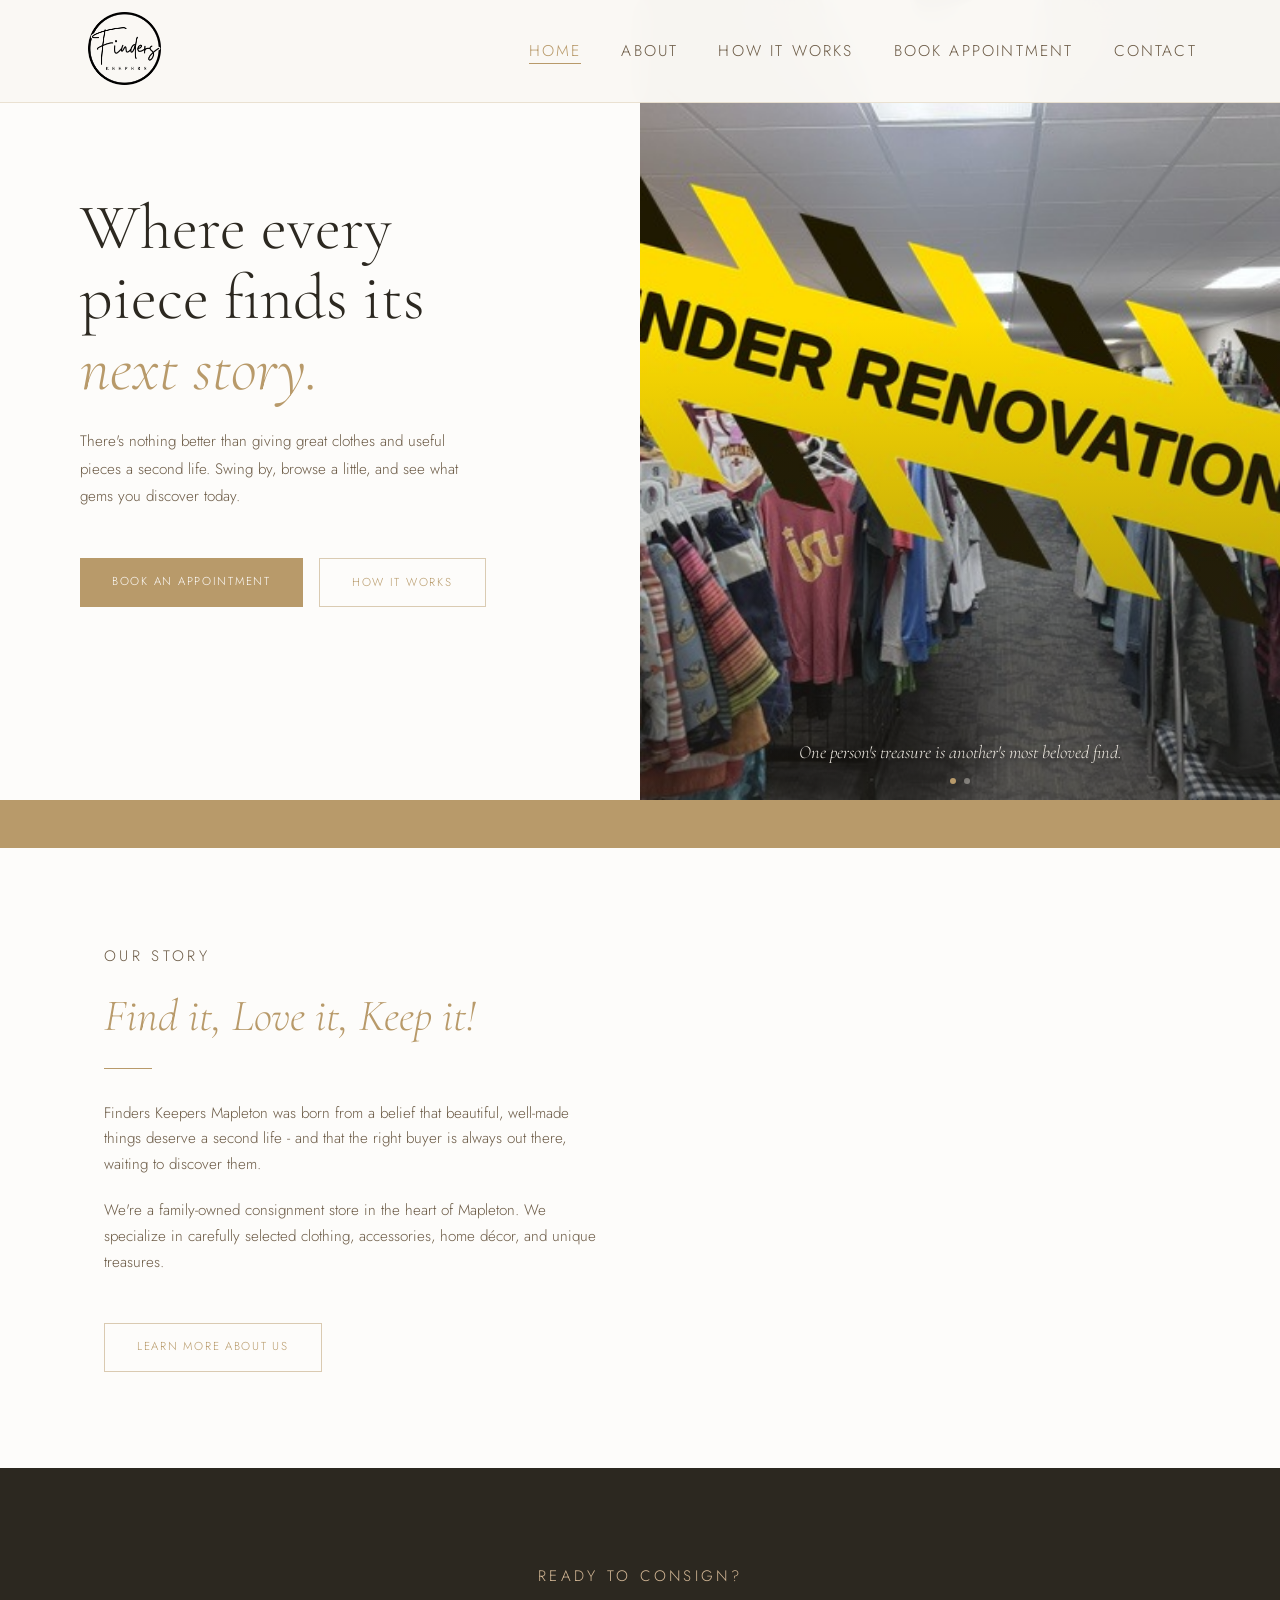
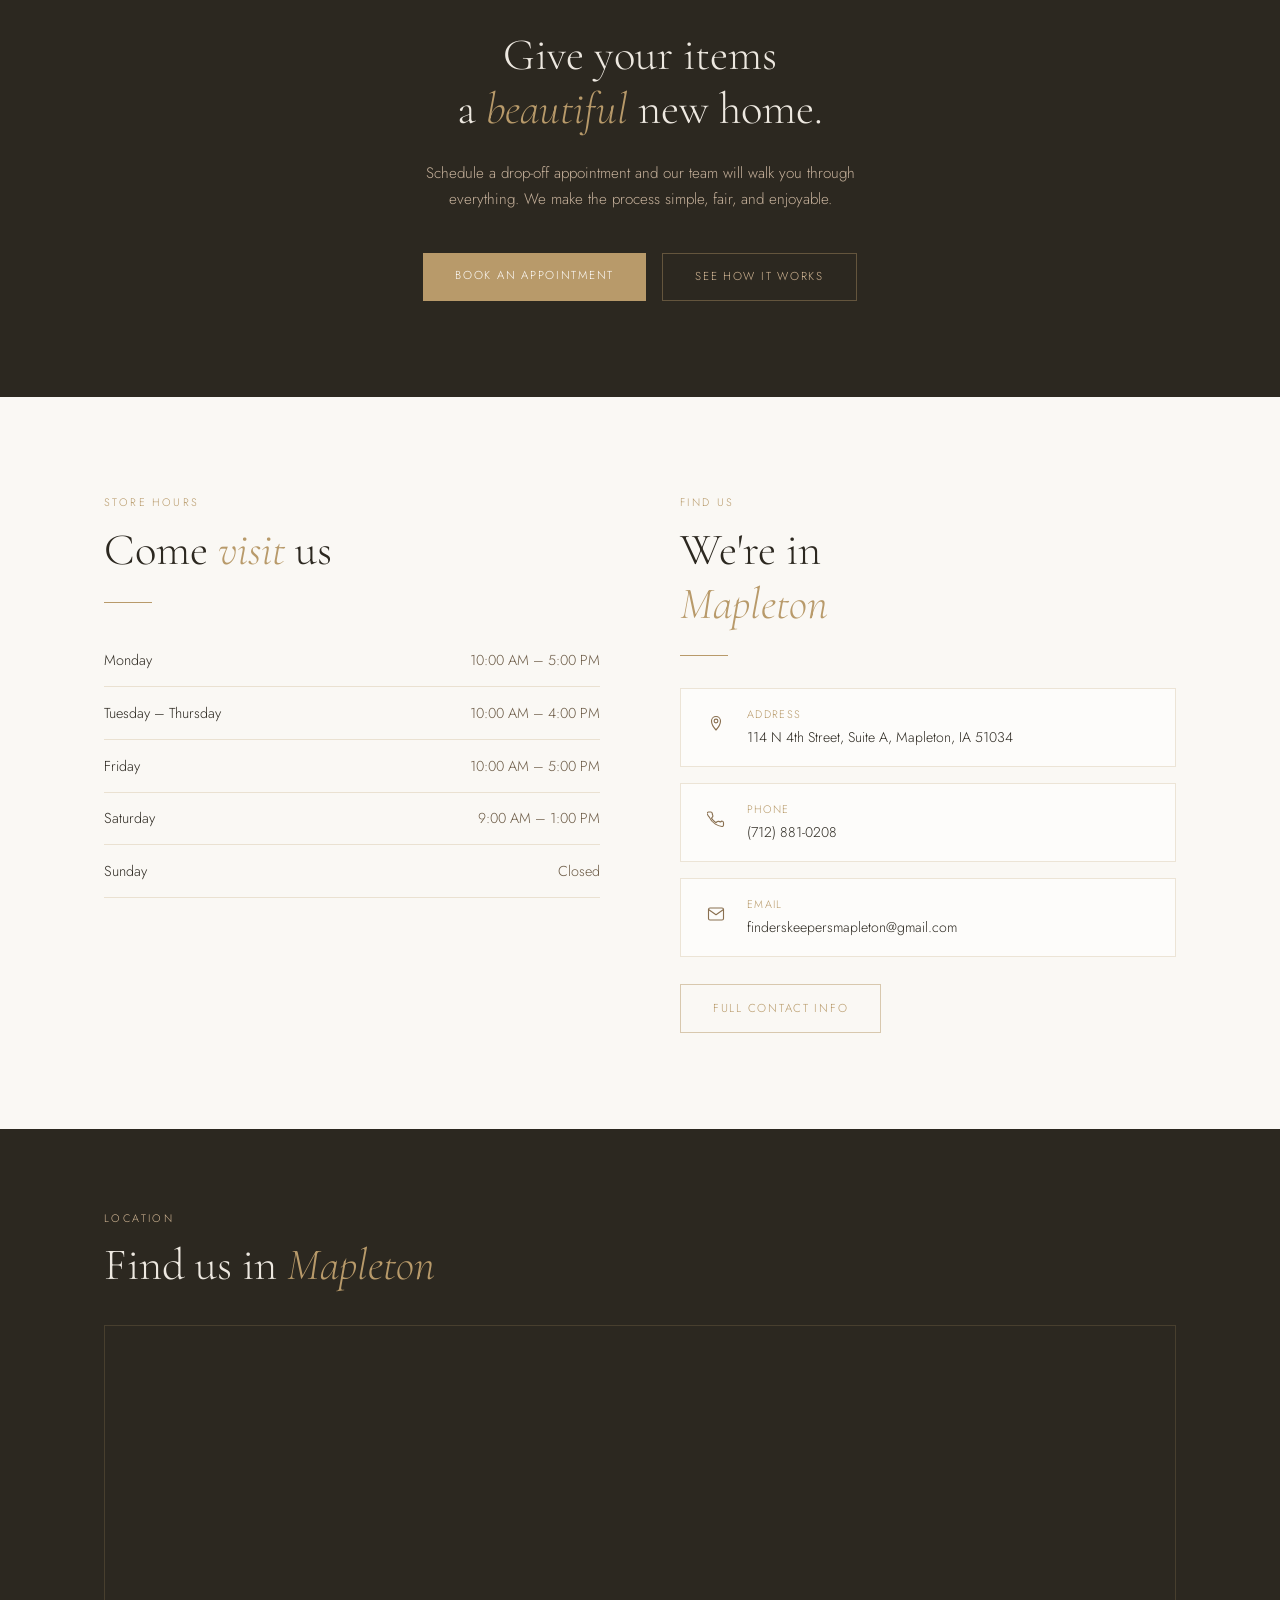
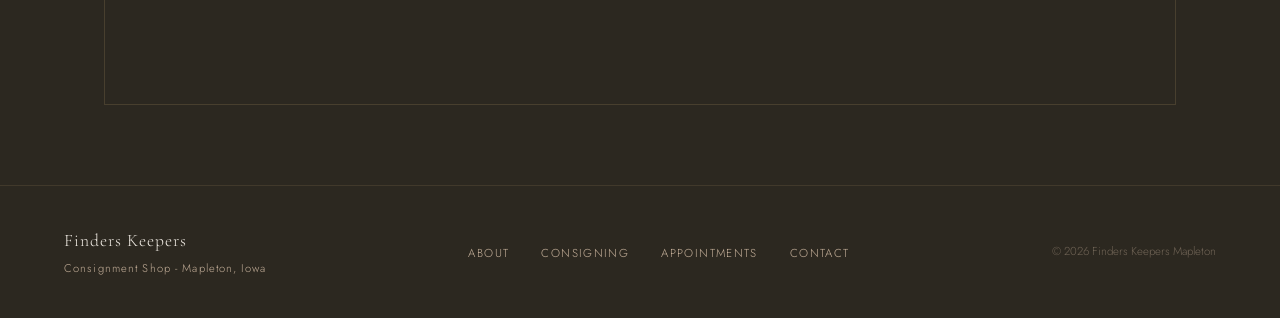
==== index.html @ 3ed6094b "v1" ====
<!DOCTYPE html>
<html lang="en">
<head>
<meta charset="UTF-8" />
<meta name="viewport" content="width=device-width, initial-scale=1.0" />
<title>Finders Keepers Mapleton - Consignment Shop</title>
<meta name="description" content="Finders Keepers is a family-owned consignment shop in Mapleton, Iowa - curated clothing, accessories, home décor, and unique finds." />
<link rel="stylesheet" href="css/style.css" />
<style>
  /* ── HERO ── */
  .hero {
    display: grid;
    grid-template-columns: 1fr 1fr;
    min-height: calc(100vh - 100px);
  }

  .hero-left {
    display: flex;
    flex-direction: column;
    justify-content: center;
    padding: 5rem 4rem 5rem 5rem;
    background: var(--warm-white);
  }

  .hero-eyebrow {
    font-size: 0.68rem;
    letter-spacing: 0.22em;
    text-transform: uppercase;
    color: var(--gold);
    margin-bottom: 1.5rem;
  }

  .hero-title {
    font-family: 'Cormorant Garamond', serif;
    font-size: clamp(3rem, 5vw, 5rem);
    font-weight: 300;
    line-height: 1.1;
    color: var(--charcoal);
    margin-bottom: 1.5rem;
  }

  .hero-title em { font-style: italic; color: var(--gold); }

  .hero-subtitle {
    font-size: 0.95rem;
    color: var(--brown-mid);
    max-width: 380px;
    margin-bottom: 3rem;
    line-height: 1.8;
  }

  .hero-cta { display: flex; gap: 1rem; flex-wrap: wrap; }

  .hero-right {
    position: relative;
    overflow: hidden;
    background: var(--charcoal);
  }

  /* ── SLIDESHOW ── */
  .hero-slideshow {
    position: absolute;
    inset: 0;
  }

  @keyframes kenBurns {
    from { transform: scale(1.06); }
    to   { transform: scale(1); }
  }

  .hero-slide {
    position: absolute;
    inset: 0;
    background-size: cover;
    background-position: center;
    opacity: 0;
    transition: opacity 1s ease-in-out;
  }

  .hero-slide.active {
    opacity: 1;
    animation: kenBurns 7s ease-out forwards;
  }

  .hero-slide-overlay {
    position: absolute;
    inset: 0;
    background: linear-gradient(to top, rgba(44,40,32,0.5) 0%, transparent 60%);
  }

  .hero-slide-caption {
    position: absolute;
    bottom: 2rem;
    left: 0;
    right: 0;
    text-align: center;
    font-family: 'Cormorant Garamond', serif;
    font-size: 1.15rem;
    font-style: italic;
    font-weight: 300;
    color: #EDE8E0;
    text-shadow: 0 1px 6px rgba(44,40,32,0.55), 0 2px 16px rgba(44,40,32,0.35);
    padding: 0 2rem;
    transition: color 0.4s ease, text-shadow 0.4s ease;
  }

  .hero-slide-caption.caption-dark {
    color: var(--gold);
    text-shadow: none;
  }

  .hero-slide-dots {
    position: absolute;
    bottom: 1rem;
    left: 0;
    right: 0;
    display: flex;
    justify-content: center;
    gap: 0.5rem;
  }

  .slide-dot {
    width: 6px;
    height: 6px;
    border-radius: 50%;
    background: rgba(237,232,224,0.4);
    border: none;
    padding: 0;
    cursor: pointer;
    transition: background 0.3s;
  }

  .slide-dot.active { background: var(--gold); }

  /* ── FEATURE STRIP ── */
  .feature-strip {
    background: var(--gold);
    padding: 1.5rem 4rem;
    display: flex;
    justify-content: center;
    gap: 4rem;
    flex-wrap: wrap;
  }

  .feature-item {
    display: flex;
    align-items: center;
    gap: 0.6rem;
    color: var(--warm-white);
    font-size: 0.75rem;
    letter-spacing: 0.12em;
    text-transform: uppercase;
  }

  .feature-item::before {
    content: '✦';
    font-size: 0.6rem;
    opacity: 0.7;
  }

  /* ── ABOUT PREVIEW ── */
  .home-about {
    background: var(--warm-white);
  }

  .home-about .section-inner {
    display: grid;
    grid-template-columns: 1fr 1fr;
    gap: 5rem;
    align-items: center;
  }

  .home-about p {
    font-size: 0.95rem;
    color: var(--brown-mid);
    margin-bottom: 1.25rem;
  }

  .pillars {
    display: grid;
    grid-template-columns: 1fr 1fr;
    gap: 1.25rem;
  }

  .pillar {
    padding: 1.5rem;
    border: 1px solid var(--border);
    background: var(--cream);
    transition: transform 0.25s ease, box-shadow 0.25s ease, border-color 0.25s ease;
  }

  .pillar:hover {
    transform: translateY(-2px);
    box-shadow: 0 8px 24px rgba(44, 40, 32, 0.07);
    border-color: var(--border-strong);
  }

  .pillar h4 {
    font-family: 'Cormorant Garamond', serif;
    font-size: 1.1rem;
    font-weight: 400;
    color: var(--charcoal);
    margin-bottom: 0.35rem;
  }

  .pillar p {
    font-size: 0.8rem;
    color: var(--brown-mid);
    line-height: 1.6;
    margin: 0;
  }

  .pillar-icon {
    font-size: 1.25rem;
    color: var(--gold);
    margin-bottom: 0.6rem;
  }

  /* ── CTA BANNER ── */
  .cta-banner {
    background: var(--charcoal);
    text-align: center;
    padding: 6rem 4rem;
  }

  .cta-banner .section-title { color: #EDE8E0; }

  .cta-banner p {
    font-size: 0.95rem;
    color: var(--brown-light);
    max-width: 500px;
    margin: 0 auto 2.5rem;
  }

  .cta-banner .btn-group {
    display: flex;
    gap: 1rem;
    justify-content: center;
    flex-wrap: wrap;
  }

  /* ── HOURS PREVIEW ── */
  .hours-preview {
    background: var(--cream);
  }

  .hours-preview .section-inner {
    display: grid;
    grid-template-columns: 1fr 1fr;
    gap: 5rem;
    align-items: start;
  }

  .hours-table {
    width: 100%;
    border-collapse: collapse;
    margin-top: 1rem;
  }

  .hours-table tr { border-bottom: 1px solid var(--border); }

  .hours-table td {
    padding: 0.85rem 0;
    font-size: 0.9rem;
    color: var(--charcoal);
  }

  .hours-table td:last-child {
    text-align: right;
    color: var(--brown-mid);
  }

  .contact-quick {
    display: flex;
    flex-direction: column;
    gap: 1rem;
    margin-top: 1rem;
  }

  .contact-row {
    display: flex;
    align-items: center;
    gap: 1rem;
    padding: 1rem 1.25rem;
    border: 1px solid var(--border);
    background: var(--warm-white);
  }

  .contact-row-icon {
    font-size: 1rem;
    width: 30px;
    text-align: center;
    flex-shrink: 0;
  }

  .contact-row-label {
    font-size: 0.68rem;
    letter-spacing: 0.12em;
    text-transform: uppercase;
    color: var(--gold);
    margin-bottom: 0.15rem;
  }

  .contact-row-value {
    font-size: 0.88rem;
    color: var(--charcoal);
  }

  .contact-row-value a {
    color: var(--charcoal);
    text-decoration: none;
  }

  /* ── MAP ── */
  .map-section { background: var(--charcoal); }
  .map-inner { max-width: 1200px; margin: 0 auto; padding: 5rem 4rem; }
  .map-embed {
    width: 100%;
    height: 380px;
    border: 1px solid rgba(184,154,106,0.2);
    margin-top: 2rem;
    position: relative;
    overflow: hidden;
  }

  @media (max-width: 900px) {
    .hero { grid-template-columns: 1fr; }
    .hero-right { min-height: 260px; }
    .hero-left { padding: 3rem 1.5rem; }
    .home-about .section-inner,
    .hours-preview .section-inner { grid-template-columns: 1fr; gap: 2.5rem; }
    .feature-strip { gap: 1.5rem; padding: 1.25rem 1.5rem; }
    .map-inner { padding: 3rem 1.5rem; }
  }

  @media (max-width: 600px) {
    .pillars { grid-template-columns: 1fr; }
    .hero-title { font-size: 2.5rem; }
  }
</style>
</head>
<body>

<nav>
  <a href="index.html" class="nav-logo"><img src="images/logo.png" alt="Finders Keepers Mapleton" /></a>
  <button class="hamburger" aria-label="Menu">
    <span></span><span></span><span></span>
  </button>
  <ul class="nav-links">
    <li><a href="index.html">Home</a></li>
    <li><a href="about.html">About</a></li>
    <li><a href="consigning.html">How It Works</a></li>
    <li><a href="appointment.html">Book Appointment</a></li>
    <li><a href="contact.html">Contact</a></li>
  </ul>
</nav>

<div class="page-wrap" style="padding-top:0;">

  <!-- HERO -->
  <div class="hero">
    <div class="hero-left">
      <h1 class="hero-title">
        Where every<br>piece finds its<br><em>next story.</em>
      </h1>
      <p class="hero-subtitle">
        There's nothing better than giving great clothes and useful pieces a second life. Swing by, browse a little, and see what gems you discover today.
      </p>
      <div class="hero-cta">
        <a href="appointment.html" class="btn-primary">Book an Appointment</a>
        <a href="consigning.html" class="btn-secondary">How It Works</a>
      </div>
    </div>
    <div class="hero-right">
      <div class="hero-slideshow">
        <div class="hero-slide active" style="background-image:url('images/FindersKeepers_UnderRenovation.jpg')">
          <div class="hero-slide-overlay"></div>
        </div>
        <div class="hero-slide hero-slide-logo" style="background-image:url('images/logo-hires.png'); background-size:contain; background-repeat:no-repeat; background-color:var(--cream);">
        </div>
        <p class="hero-slide-caption">One person's treasure is another's most beloved find.</p>
        <div class="hero-slide-dots">
          <button class="slide-dot active" onclick="goToSlide(0)"></button>
          <button class="slide-dot" onclick="goToSlide(1)"></button>
        </div>
      </div>
    </div>
  </div>

  <!-- FEATURE STRIP -->
  <div class="feature-strip">
  </div>

  <!-- ABOUT PREVIEW -->
  <section class="home-about">
    <div class="section-inner">
      <div>
        <p class="section-label">Our Story</p>
        <h2 class="section-title"><em>Find it, Love it, Keep it!</em></h2>
        <div class="divider"></div>
        <p>Finders Keepers Mapleton was born from a belief that beautiful, well-made things deserve a second life - and that the right buyer is always out there, waiting to discover them.</p>
        <p>We're a family-owned consignment store in the heart of Mapleton. We specialize in carefully selected clothing, accessories, home décor, and unique treasures.</p>
        <br />
        <a href="about.html" class="btn-secondary">Learn More About Us</a>
      </div>
    </div>
  </section>

  <!-- CTA BANNER -->
  <section class="cta-banner">
    <p class="section-label" style="color:var(--gold-light);">Ready to Consign?</p>
    <h2 class="section-title">Give your items<br>a <em>beautiful</em> new home.</h2>
    <p>Schedule a drop-off appointment and our team will walk you through everything. We make the process simple, fair, and enjoyable.</p>
    <div class="btn-group">
      <a href="appointment.html" class="btn-primary">Book an Appointment</a>
      <a href="consigning.html" class="btn-secondary" style="color:var(--gold-light); border-color:rgba(184,154,106,0.4);">See How It Works</a>
    </div>
  </section>

  <!-- HOURS + CONTACT PREVIEW -->
  <section class="hours-preview">
    <div class="section-inner">
      <div>
        <p class="section-label">Store Hours</p>
        <h2 class="section-title">Come <em>visit</em> us</h2>
        <div class="divider"></div>
        <table class="hours-table">
          <tr><td>Monday</td><td>10:00 AM – 5:00 PM</td></tr>
          <tr><td>Tuesday – Thursday</td><td>10:00 AM – 4:00 PM</td></tr>
          <tr><td>Friday</td><td>10:00 AM – 5:00 PM</td></tr>
          <tr><td>Saturday</td><td>9:00 AM – 1:00 PM</td></tr>
          <tr><td>Sunday</td><td>Closed</td></tr>
        </table>
      </div>
      <div>
        <p class="section-label">Find Us</p>
        <h2 class="section-title">We're in<br><em>Mapleton</em></h2>
        <div class="divider"></div>
        <div class="contact-quick">
          <div class="contact-row">
            <div class="contact-row-icon">
              <svg width="18" height="18" viewBox="0 0 24 24" fill="none" stroke="currentColor" stroke-width="1.5" stroke-linecap="round" stroke-linejoin="round" style="color:var(--gold-dark)"><path d="M12 2C8.686 2 6 4.686 6 8c0 5.5 6 12 6 12s6-6.5 6-12c0-3.314-2.686-6-6-6z"/><circle cx="12" cy="8" r="2.5"/></svg>
            </div>
            <div>
              <div class="contact-row-label">Address</div>
              <div class="contact-row-value">114 N 4th Street, Suite A, Mapleton, IA 51034</div>
            </div>
          </div>
          <div class="contact-row">
            <div class="contact-row-icon">
              <svg width="18" height="18" viewBox="0 0 24 24" fill="none" stroke="currentColor" stroke-width="1.5" stroke-linecap="round" stroke-linejoin="round" style="color:var(--gold-dark)"><path d="M22 16.92v3a2 2 0 01-2.18 2 19.79 19.79 0 01-8.63-3.07A19.5 19.5 0 013.07 9.5 19.79 19.79 0 01.06 4.84 2 2 0 012 2.7h3a2 2 0 012 1.72 12.84 12.84 0 00.7 2.81 2 2 0 01-.45 2.11L6.09 10.91a16 16 0 006 6l1.27-1.27a2 2 0 012.11-.45 12.84 12.84 0 002.81.7A2 2 0 0122 17z"/></svg>
            </div>
            <div>
              <div class="contact-row-label">Phone</div>
              <div class="contact-row-value"><a href="tel:+17128810208">(712) 881-0208</a></div>
            </div>
          </div>
          <div class="contact-row">
            <div class="contact-row-icon">
              <svg width="18" height="18" viewBox="0 0 24 24" fill="none" stroke="currentColor" stroke-width="1.5" stroke-linecap="round" stroke-linejoin="round" style="color:var(--gold-dark)"><path d="M4 4h16c1.1 0 2 .9 2 2v12c0 1.1-.9 2-2 2H4c-1.1 0-2-.9-2-2V6c0-1.1.9-2 2-2z"/><polyline points="22,6 12,13 2,6"/></svg>
            </div>
            <div>
              <div class="contact-row-label">Email</div>
              <div class="contact-row-value"><a href="mailto:finderskeepersmapleton@gmail.com">finderskeepersmapleton@gmail.com</a></div>
            </div>
          </div>
        </div>
        <br />
        <a href="contact.html" class="btn-secondary">Full Contact Info</a>
      </div>
    </div>
  </section>

  <!-- MAP -->
  <section class="map-section">
    <div class="map-inner">
      <p class="section-label" style="color:var(--gold-light);">Location</p>
      <h2 class="section-title" style="color:#EDE8E0;">Find us in <em>Mapleton</em></h2>
      <div class="map-embed">
        <iframe
          src="https://www.google.com/maps/embed?pb=!1m18!1m12!1m3!1d2962!2d-95.7930656!3d42.1666277!2m3!1f0!2f0!3f0!3m2!1i1024!2i768!4f13.1!3m3!1m2!1s0x8792616080808529%3A0x8f4561260641b2c!2sFinders%20Keepers%20Consignment!5e0!3m2!1sen!2sus!4v1711900000000!5m2!1sen!2sus"
          style="position:absolute; inset:0; width:100%; height:100%; border:0;"
          allowfullscreen=""
          loading="lazy"
          referrerpolicy="no-referrer-when-downgrade">
        </iframe>
      </div>
    </div>
  </section>

</div>

<footer>
  <div>
    <div class="footer-logo">Finders Keepers</div>
    <div class="footer-tagline">Consignment Shop - Mapleton, Iowa</div>
  </div>
  <ul class="footer-links">
    <li><a href="about.html">About</a></li>
    <li><a href="consigning.html">Consigning</a></li>
    <li><a href="appointment.html">Appointments</a></li>
    <li><a href="contact.html">Contact</a></li>
  </ul>
  <div class="footer-copy">&copy; 2026 Finders Keepers Mapleton</div>
</footer>

<script src="js/nav.js"></script>
<script>
  var currentSlide = 0;
  var slides = document.querySelectorAll('.hero-slide');
  var dots = document.querySelectorAll('.slide-dot');
  var caption = document.querySelector('.hero-slide-caption');

  function goToSlide(n) {
    slides[currentSlide].classList.remove('active');
    if (dots[currentSlide]) dots[currentSlide].classList.remove('active');
    currentSlide = n;
    slides[currentSlide].classList.add('active');
    if (dots[currentSlide]) dots[currentSlide].classList.add('active');
    caption.classList.toggle('caption-dark', slides[currentSlide].classList.contains('hero-slide-logo'));
  }

  if (slides.length > 1) {
    setInterval(function() {
      goToSlide((currentSlide + 1) % slides.length);
    }, 4000);
  }
</script>
</body>
</html>
---- css/style.css ----
@import url('https://fonts.googleapis.com/css2?family=Cormorant+Garamond:ital,wght@0,300;0,400;0,500;1,300;1,400&family=Jost:wght@300;400;500&display=swap');

*, *::before, *::after { box-sizing: border-box; margin: 0; padding: 0; }

:root {
  --cream: #FAF8F4;
  --warm-white: #FDFCFA;
  --gold: #B89A6A;
  --gold-light: #D4B896;
  --gold-dark: #8A7050;
  --charcoal: #2C2820;
  --brown-mid: #6B5A45;
  --brown-light: #C5B09A;
  --border: rgba(184, 154, 106, 0.25);
  --border-strong: rgba(184, 154, 106, 0.5);
}

html { scroll-behavior: smooth; }

body {
  font-family: 'Jost', sans-serif;
  background: var(--cream);
  color: var(--charcoal);
  font-weight: 300;
  line-height: 1.7;
  -webkit-font-smoothing: antialiased;
  -moz-osx-font-smoothing: grayscale;
}

/* ── ENTRANCE ANIMATIONS ── */
@keyframes fadeUp {
  from { opacity: 0; transform: translateY(16px); }
  to   { opacity: 1; transform: none; }
}

.animate-up {
  opacity: 0;
  transform: translateY(18px);
  transition: opacity 0.65s ease, transform 0.65s ease;
}
.animate-up.is-visible {
  opacity: 1;
  transform: none;
}

/* Hero entrance */
.hero-eyebrow  { animation: fadeUp 0.7s ease 0.15s both; }
.hero-title    { animation: fadeUp 0.7s ease 0.3s  both; }
.hero-subtitle { animation: fadeUp 0.7s ease 0.45s both; }
.hero-cta      { animation: fadeUp 0.7s ease 0.6s  both; }

/* Page-hero entrance */
.page-hero .section-label { animation: fadeUp 0.6s ease 0.1s  both; }
.page-hero h1              { animation: fadeUp 0.7s ease 0.22s both; }
.page-hero > div > p,
.page-hero-inner > p       { animation: fadeUp 0.6s ease 0.38s both; }

/* ── NAV ── */
nav {
  position: fixed;
  top: 0; left: 0; right: 0;
  z-index: 100;
  display: flex;
  align-items: center;
  justify-content: space-between;
  padding: 0.75rem 5.2rem;
  background: rgba(250, 248, 244, 0.97);
  backdrop-filter: blur(12px);
  border-bottom: 1px solid var(--border);
  transition: box-shadow 0.3s ease;
}

nav.nav-scrolled {
  box-shadow: 0 2px 24px rgba(44, 40, 32, 0.09);
}

.nav-logo {
  display: flex;
  align-items: center;
  text-decoration: none;
}

.nav-logo img {
  height: 78px;
  width: auto;
  display: block;
  mix-blend-mode: multiply;
}

.nav-links {
  display: flex;
  gap: 2.5rem;
  list-style: none;
}

.nav-links a {
  font-size: 0.975rem;
  letter-spacing: 0.14em;
  text-transform: uppercase;
  color: var(--brown-mid);
  text-decoration: none;
  transition: color 0.2s;
  position: relative;
}

.nav-links a::after {
  content: '';
  position: absolute;
  bottom: -2px;
  left: 0;
  width: 0;
  height: 1px;
  background: var(--gold);
  transition: width 0.25s ease;
}

.nav-links a:hover::after,
.nav-links a.active::after { width: 100%; }

.nav-links a:hover,
.nav-links a.active { color: var(--gold); }

/* ── SHARED LAYOUT ── */
.page-wrap {
  padding-top: 114px;
  min-height: 100vh;
}

.section-inner {
  max-width: 1200px;
  margin: 0 auto;
  padding: 6rem 4rem;
}

.section-label {
  font-size: 0.68rem;
  letter-spacing: 0.22em;
  text-transform: uppercase;
  color: var(--gold);
  margin-bottom: 0.75rem;
}

.section-title {
  font-family: 'Cormorant Garamond', serif;
  font-size: clamp(2rem, 3.5vw, 3rem);
  font-weight: 300;
  color: var(--charcoal);
  line-height: 1.2;
  margin-bottom: 1.5rem;
}

.section-title em { font-style: italic; color: var(--gold); }

.divider {
  width: 48px;
  height: 1px;
  background: var(--gold);
  margin-bottom: 2rem;
}

/* ── BUTTONS ── */
.btn-primary {
  display: inline-block;
  padding: 0.85rem 2rem;
  background: var(--gold);
  color: var(--warm-white);
  font-family: 'Jost', sans-serif;
  font-size: 0.72rem;
  letter-spacing: 0.15em;
  text-transform: uppercase;
  text-decoration: none;
  border: none;
  cursor: pointer;
  transition: background 0.25s ease, transform 0.2s ease, box-shadow 0.2s ease;
}

.btn-primary:hover {
  background: var(--gold-dark);
  transform: translateY(-1px);
  box-shadow: 0 4px 16px rgba(138, 112, 80, 0.28);
}

.btn-secondary {
  display: inline-block;
  padding: 0.85rem 2rem;
  background: transparent;
  color: var(--gold);
  font-family: 'Jost', sans-serif;
  font-size: 0.72rem;
  letter-spacing: 0.15em;
  text-transform: uppercase;
  text-decoration: none;
  border: 1px solid var(--border-strong);
  cursor: pointer;
  transition: background 0.25s ease, color 0.25s ease, border-color 0.25s ease, transform 0.2s ease;
}

.btn-secondary:hover {
  background: var(--gold);
  color: var(--warm-white);
  border-color: var(--gold);
  transform: translateY(-1px);
}

/* ── FOOTER ── */
footer {
  background: var(--charcoal);
  padding: 2.5rem 4rem;
  display: flex;
  align-items: center;
  justify-content: space-between;
  border-top: 1px solid rgba(184,154,106,0.15);
}

.footer-logo {
  font-family: 'Cormorant Garamond', serif;
  font-size: 1.1rem;
  font-weight: 300;
  color: #EDE8E0;
  letter-spacing: 0.06em;
}

.footer-logo span { color: var(--gold); }

.footer-tagline {
  font-size: 0.7rem;
  letter-spacing: 0.1em;
  color: var(--brown-light);
  margin-top: 0.2rem;
}

.footer-links {
  display: flex;
  gap: 2rem;
  list-style: none;
}

.footer-links a {
  font-size: 0.72rem;
  letter-spacing: 0.12em;
  text-transform: uppercase;
  color: var(--brown-light);
  text-decoration: none;
  transition: color 0.2s;
}

.footer-links a:hover { color: var(--gold); }

.footer-copy {
  font-size: 0.72rem;
  color: rgba(197,176,154,0.45);
}

/* ── MOBILE ── */
.hamburger {
  display: none;
  flex-direction: column;
  gap: 5px;
  cursor: pointer;
  padding: 4px;
}

.hamburger span {
  display: block;
  width: 22px;
  height: 1.5px;
  background: var(--charcoal);
  transition: all 0.25s;
}

@media (max-width: 900px) {
  nav { padding: 1.3rem 1.95rem; }

  .hamburger { display: flex; }

  .nav-links {
    display: none;
    position: absolute;
    top: 100%;
    left: 0; right: 0;
    flex-direction: column;
    gap: 0;
    background: var(--warm-white);
    border-bottom: 1px solid var(--border);
  }

  .nav-links.open { display: flex; }

  .nav-links li a {
    display: block;
    padding: 1rem 1.5rem;
    border-bottom: 1px solid var(--border);
  }

  .section-inner { padding: 4rem 1.5rem; }

  footer {
    flex-direction: column;
    gap: 1.25rem;
    text-align: center;
    padding: 2rem 1.5rem;
  }

  .footer-links { justify-content: center; }
  .footer-copy { text-align: center; }
}
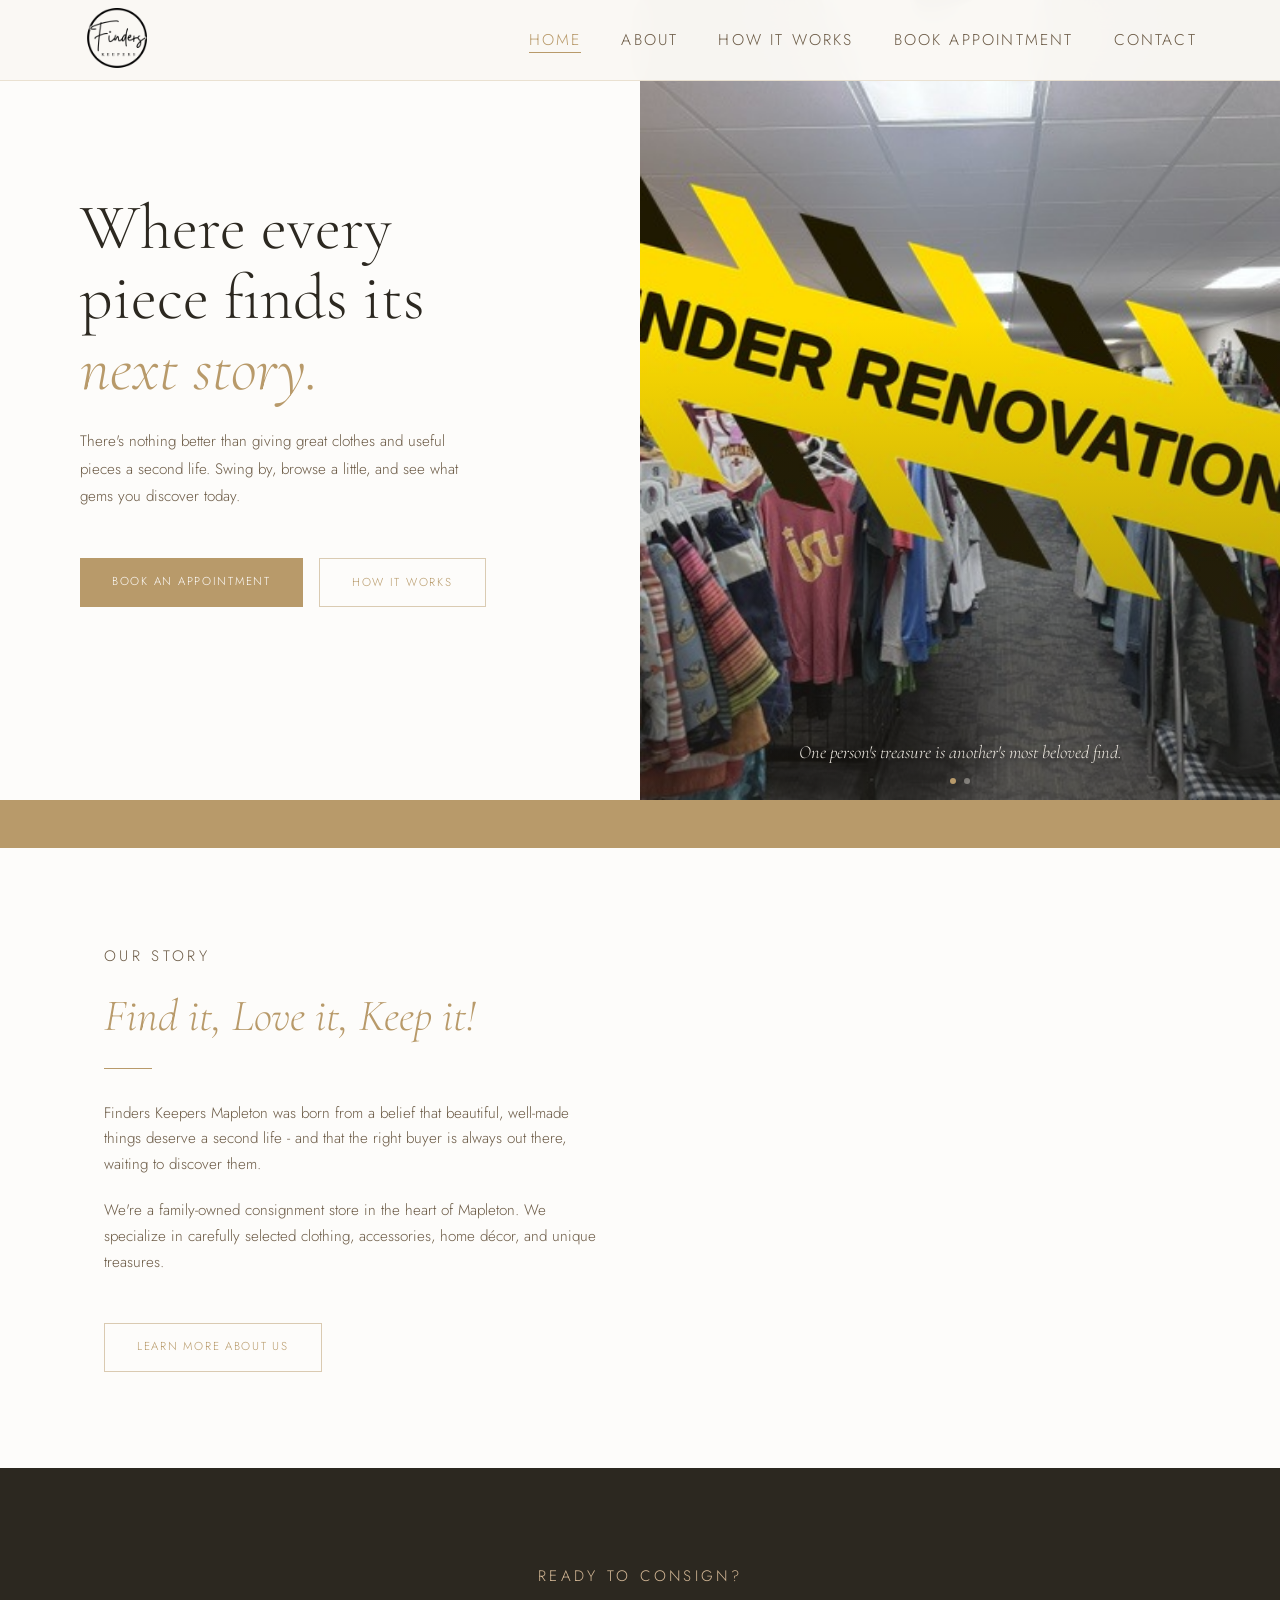
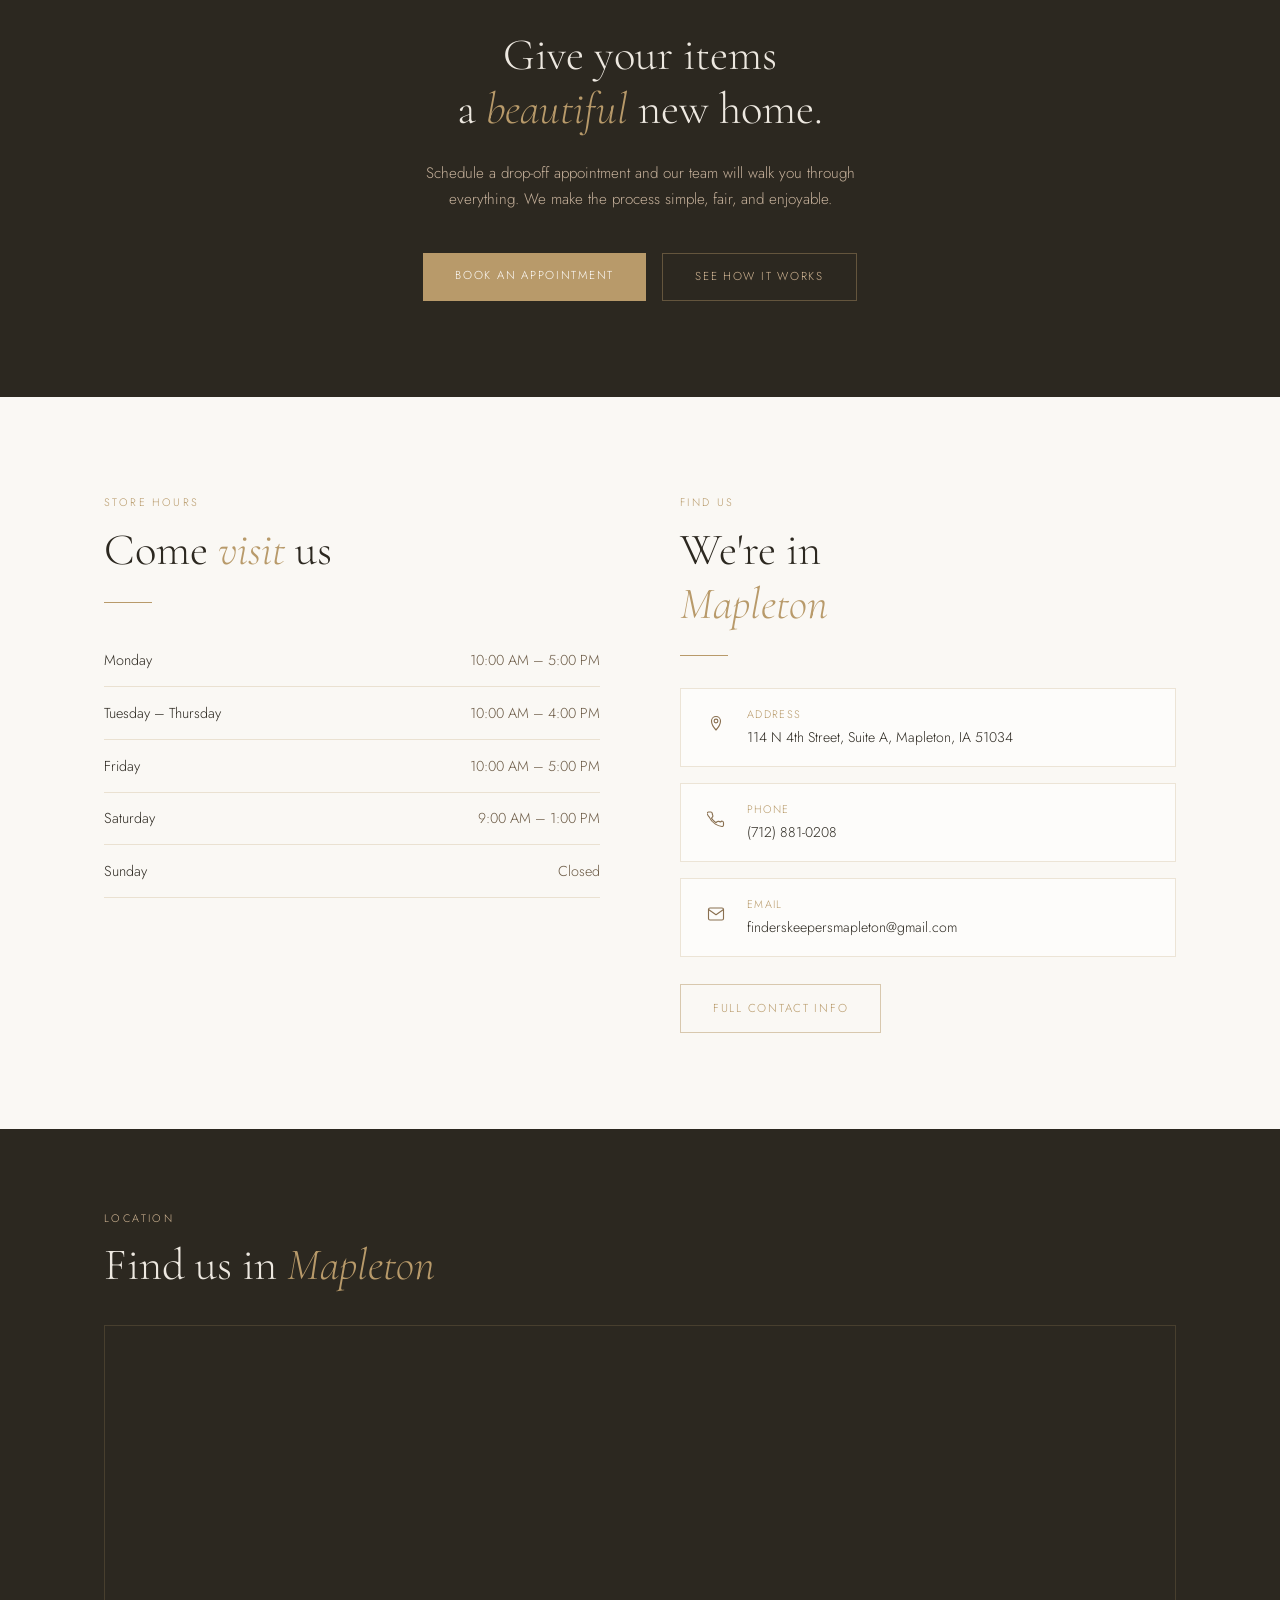
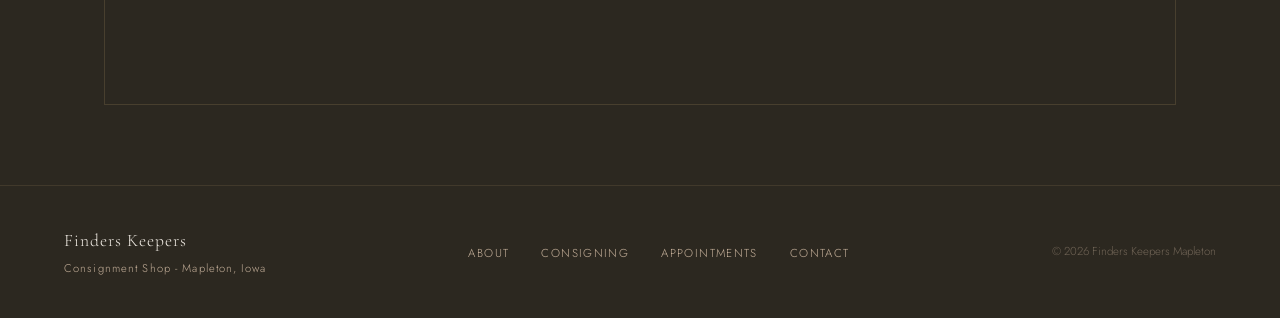
==== commit 8d27867d: "Mobile Layout" ====
--- a/index.html
+++ b/index.html
@@ -304,6 +304,8 @@
   .contact-row-value {
     font-size: 0.88rem;
     color: var(--charcoal);
+    overflow-wrap: break-word;
+    word-break: break-word;
   }
 
   .contact-row-value a {
@@ -326,7 +328,7 @@
   @media (max-width: 900px) {
     .hero { grid-template-columns: 1fr; }
     .hero-right { min-height: 260px; }
-    .hero-left { padding: 3rem 1.5rem; }
+    .hero-left { padding: 7rem 1.5rem 3rem; }
     .home-about .section-inner,
     .hours-preview .section-inner { grid-template-columns: 1fr; gap: 2.5rem; }
     .feature-strip { gap: 1.5rem; padding: 1.25rem 1.5rem; }
@@ -335,7 +337,14 @@
 
   @media (max-width: 600px) {
     .pillars { grid-template-columns: 1fr; }
-    .hero-title { font-size: 2.5rem; }
+    .hero-title { font-size: 2.2rem; }
+    .hero-left { padding: 5.5rem 1.25rem 2.5rem; }
+    .hero-right { min-height: 200px; }
+    .hero-subtitle { max-width: 100%; }
+    .feature-strip { padding: 1rem 1.25rem; gap: 0.75rem; }
+    .cta-banner { padding: 3rem 1.25rem; }
+    .map-inner { padding: 2rem 1.25rem; }
+    .map-embed { height: 240px; }
   }
 </style>
 </head>
--- a/css/style.css
+++ b/css/style.css
@@ -63,7 +63,7 @@
   display: flex;
   align-items: center;
   justify-content: space-between;
-  padding: 0.75rem 5.2rem;
+  padding: 0.5rem 5.2rem;
   background: rgba(250, 248, 244, 0.97);
   backdrop-filter: blur(12px);
   border-bottom: 1px solid var(--border);
@@ -81,7 +81,7 @@
 }
 
 .nav-logo img {
-  height: 78px;
+  height: 64px;
   width: auto;
   display: block;
   mix-blend-mode: multiply;
@@ -122,7 +122,7 @@
 
 /* ── SHARED LAYOUT ── */
 .page-wrap {
-  padding-top: 114px;
+  padding-top: 96px;
   min-height: 100vh;
 }
 
@@ -270,6 +270,7 @@
 
 @media (max-width: 900px) {
   nav { padding: 1.3rem 1.95rem; }
+  .nav-logo img { height: 62px; }
 
   .hamburger { display: flex; }
 
@@ -304,3 +305,11 @@
   .footer-links { justify-content: center; }
   .footer-copy { text-align: center; }
 }
+
+@media (max-width: 600px) {
+  nav { padding: 0.9rem 1.25rem; }
+  .nav-logo img { height: 50px; }
+  .page-wrap { padding-top: 84px; }
+  .section-inner { padding: 2.5rem 1.25rem; }
+  .contact-row-value { overflow-wrap: break-word; word-break: break-word; }
+}
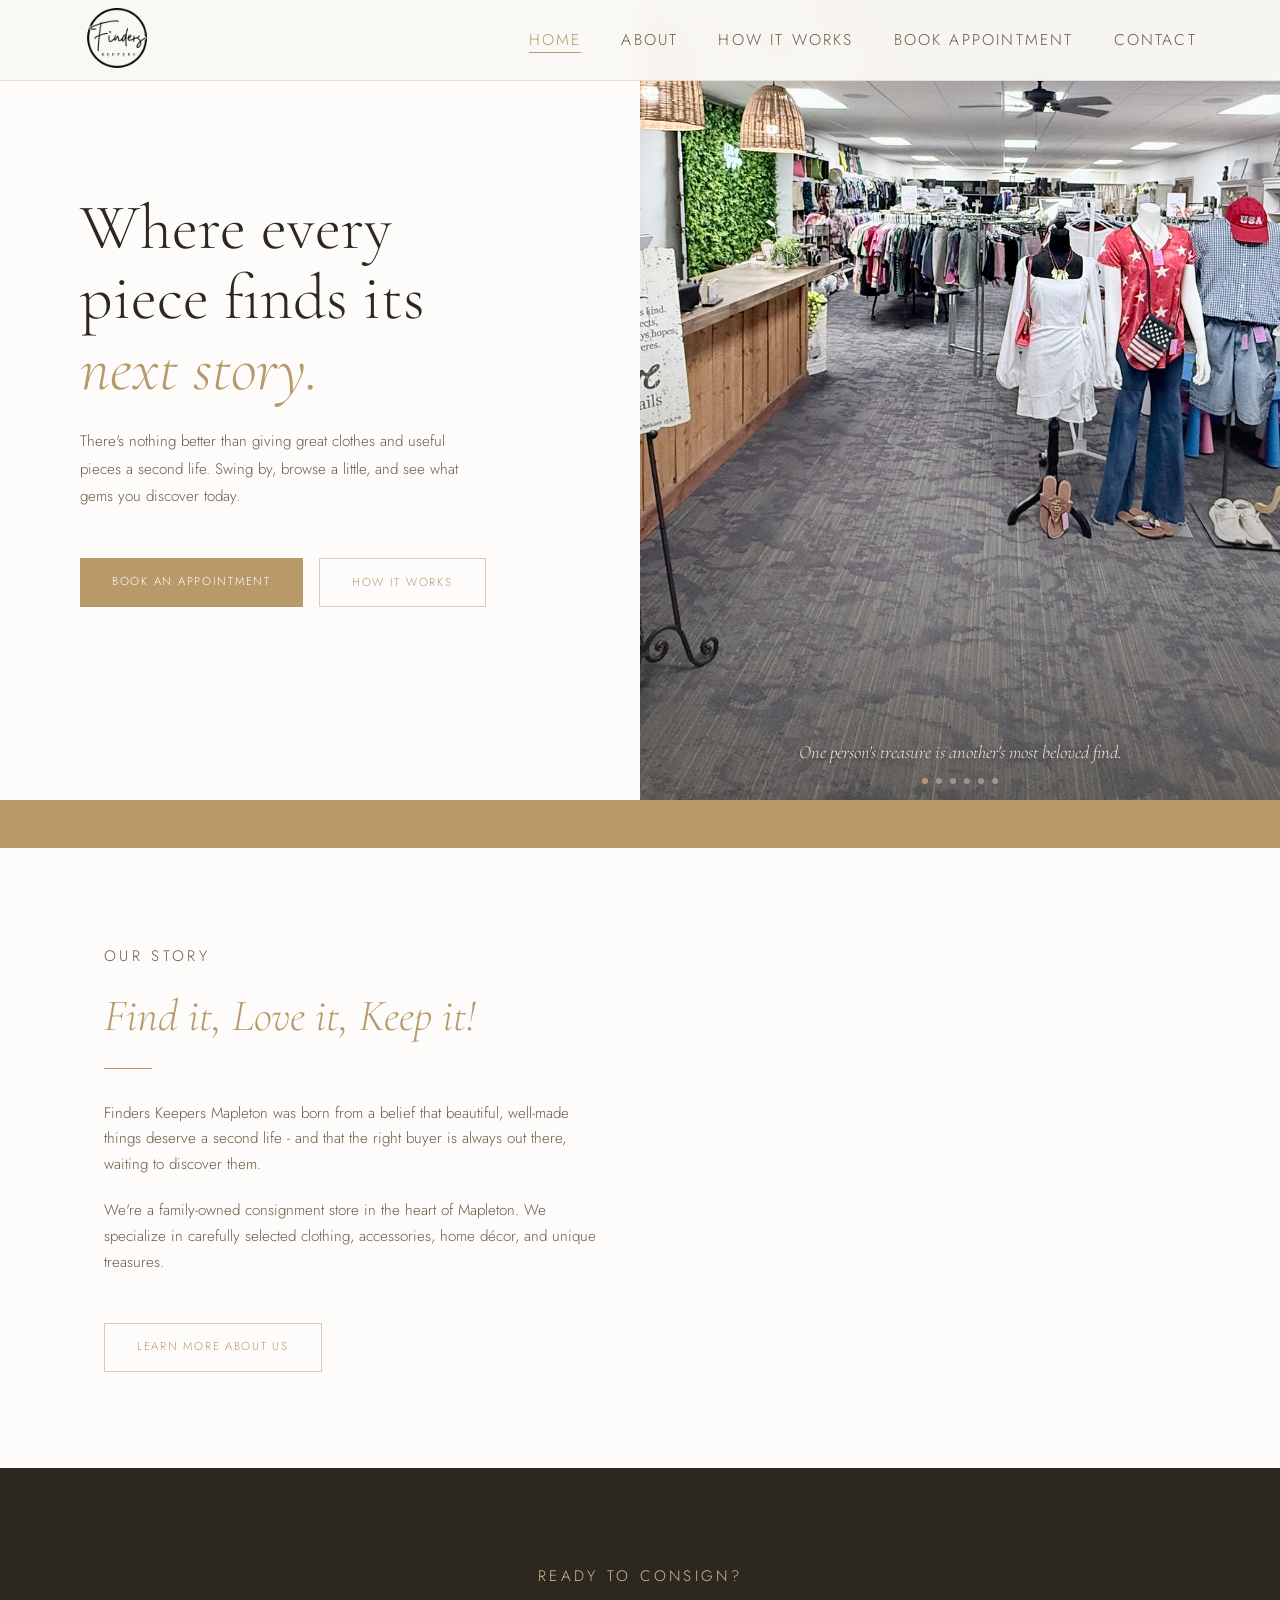
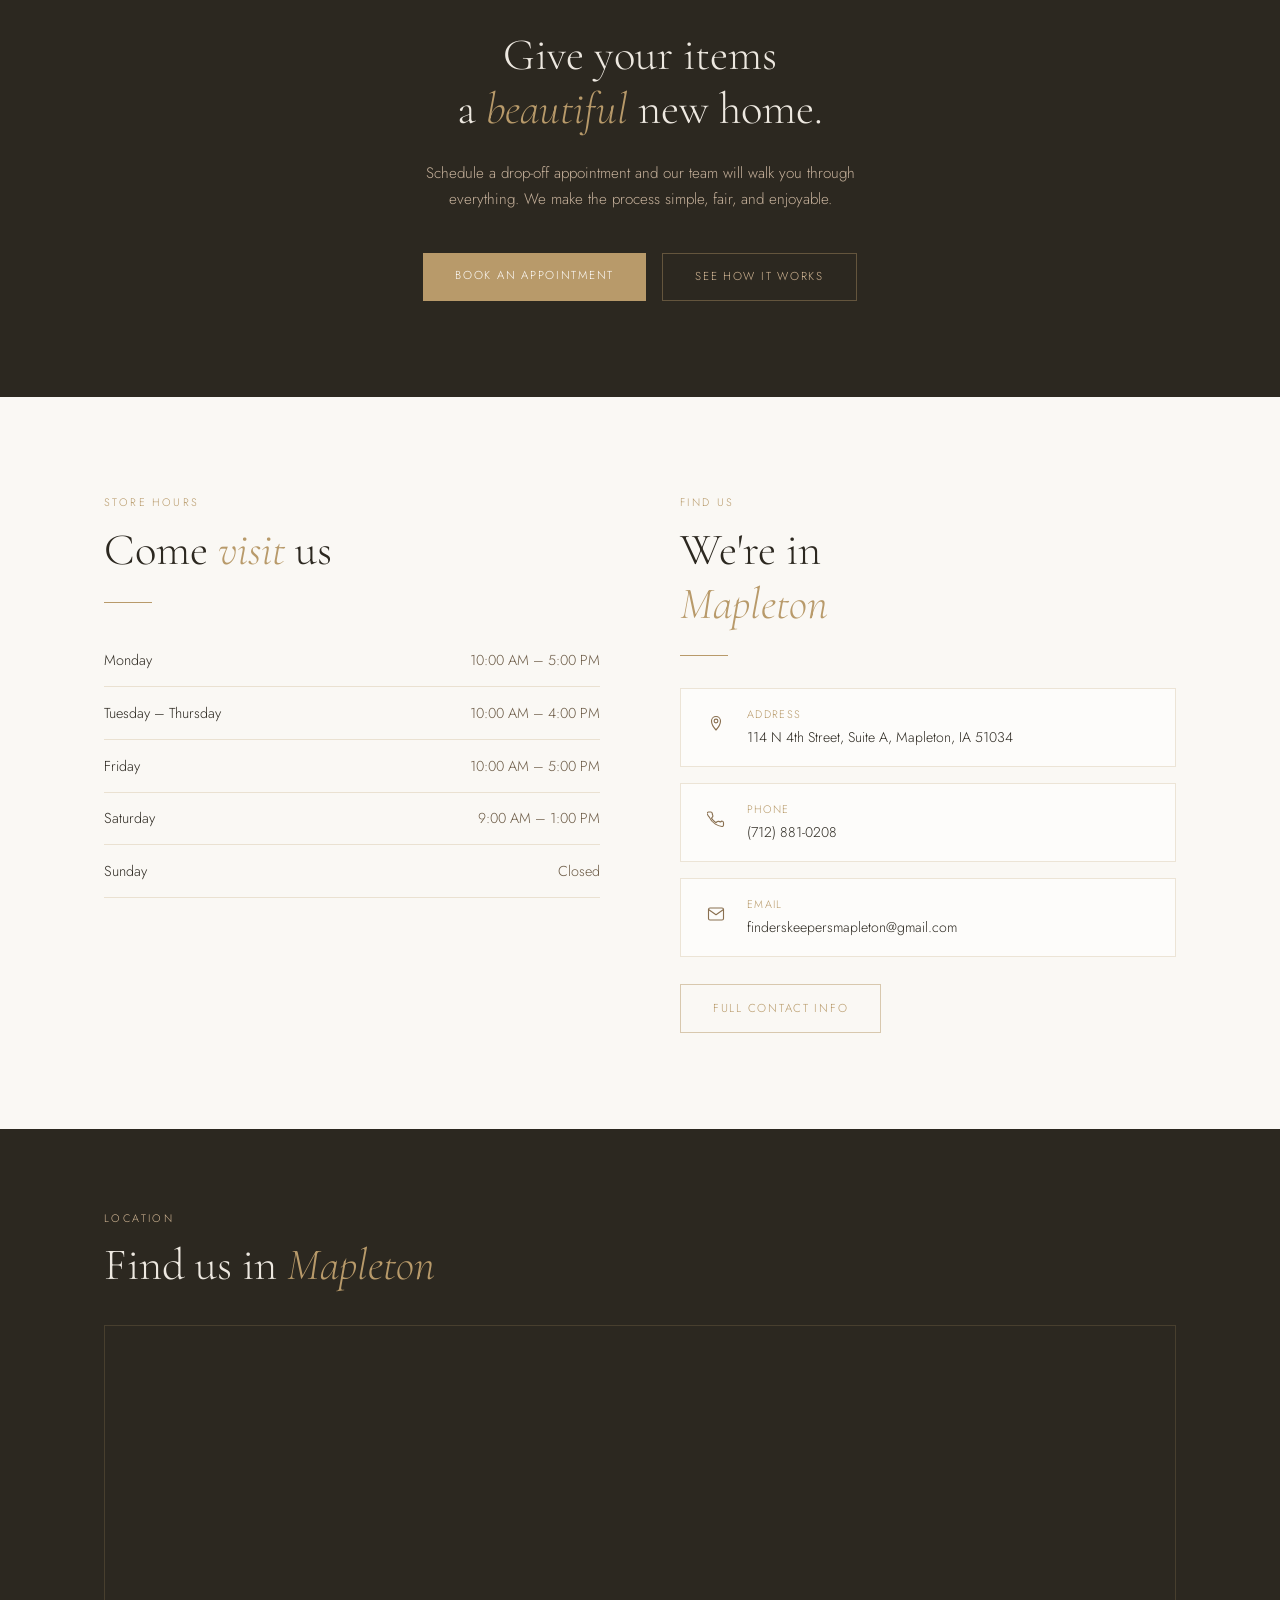
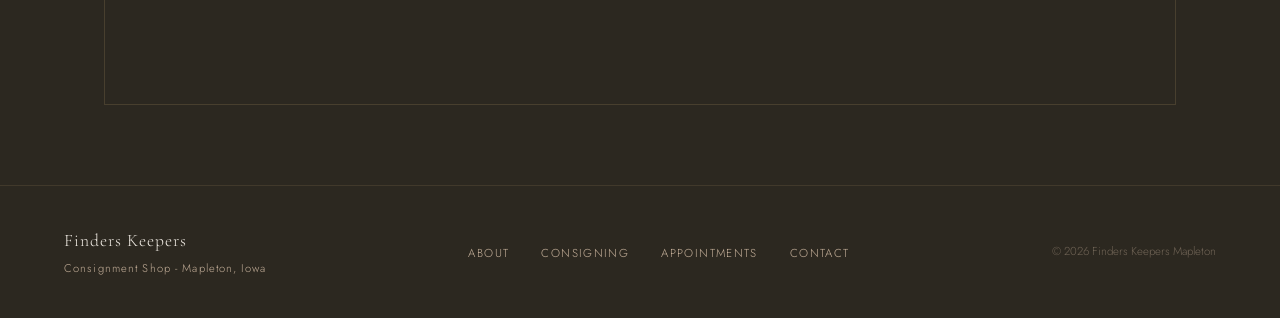
==== commit ce07cd29: "Image" ====
--- a/index.html
+++ b/index.html
@@ -5,6 +5,7 @@
 <meta name="viewport" content="width=device-width, initial-scale=1.0" />
 <title>Finders Keepers Mapleton - Consignment Shop</title>
 <meta name="description" content="Finders Keepers is a family-owned consignment shop in Mapleton, Iowa - curated clothing, accessories, home décor, and unique finds." />
+<link rel="icon" href="data:image/svg+xml,<svg xmlns='http://www.w3.org/2000/svg' viewBox='0 0 100 100'><text y='.9em' font-size='90'>🛍️</text></svg>">
 <link rel="stylesheet" href="css/style.css" />
 <style>
   /* ── HERO ── */
@@ -382,15 +383,32 @@
     </div>
     <div class="hero-right">
       <div class="hero-slideshow">
-        <div class="hero-slide active" style="background-image:url('images/FindersKeepers_UnderRenovation.jpg')">
+        <div class="hero-slide active" style="background-image:url('images/StoreFront.JPEG')">
           <div class="hero-slide-overlay"></div>
         </div>
-        <div class="hero-slide hero-slide-logo" style="background-image:url('images/logo-hires.png'); background-size:contain; background-repeat:no-repeat; background-color:var(--cream);">
+        <div class="hero-slide" style="background-image:url('images/FrontCounter.JPEG')">
+          <div class="hero-slide-overlay"></div>
+        </div>
+        <div class="hero-slide" style="background-image:url('images/IMG_6071.JPEG')">
+          <div class="hero-slide-overlay"></div>
+        </div>
+        <div class="hero-slide" style="background-image:url('images/FullSizeRender-5.JPEG')">
+          <div class="hero-slide-overlay"></div>
+        </div>
+        <div class="hero-slide" style="background-image:url('images/Sink.JPEG')">
+          <div class="hero-slide-overlay"></div>
+        </div>
+        <div class="hero-slide" style="background-image:url('images/IMG_0356.JPEG')">
+          <div class="hero-slide-overlay"></div>
         </div>
         <p class="hero-slide-caption">One person's treasure is another's most beloved find.</p>
         <div class="hero-slide-dots">
           <button class="slide-dot active" onclick="goToSlide(0)"></button>
           <button class="slide-dot" onclick="goToSlide(1)"></button>
+          <button class="slide-dot" onclick="goToSlide(2)"></button>
+          <button class="slide-dot" onclick="goToSlide(3)"></button>
+          <button class="slide-dot" onclick="goToSlide(4)"></button>
+          <button class="slide-dot" onclick="goToSlide(5)"></button>
         </div>
       </div>
     </div>
@@ -526,7 +544,7 @@
     currentSlide = n;
     slides[currentSlide].classList.add('active');
     if (dots[currentSlide]) dots[currentSlide].classList.add('active');
-    caption.classList.toggle('caption-dark', slides[currentSlide].classList.contains('hero-slide-logo'));
+    caption.classList.remove('caption-dark');
   }
 
   if (slides.length > 1) {
